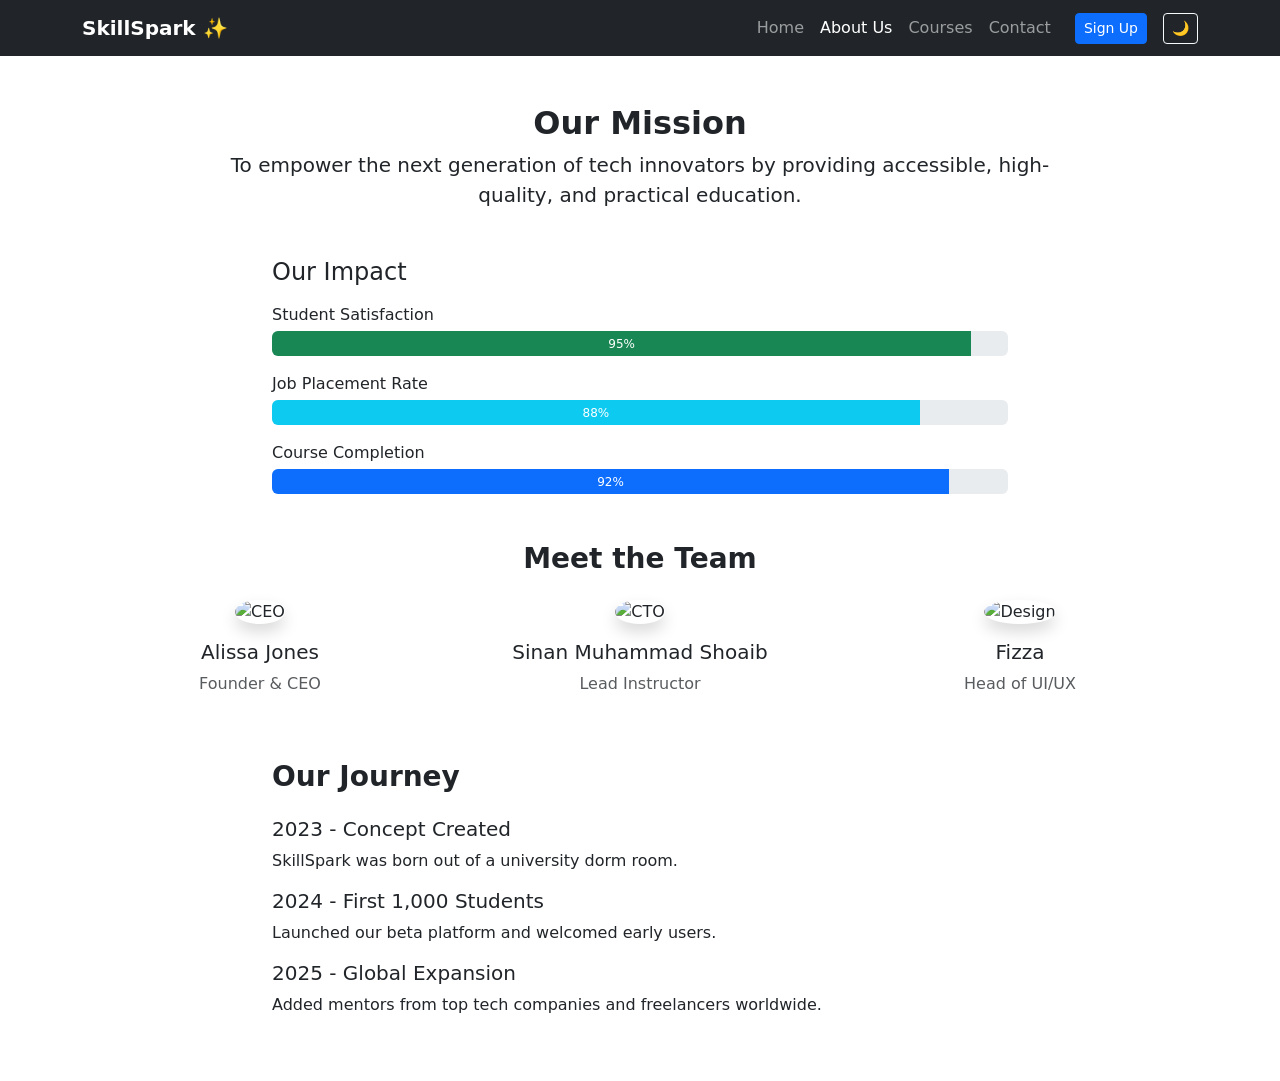
==== about.html @ cbc0bec7 "finalized about page and fixed logo in index page" ====
<head>
  <meta charset="UTF-8">
  <meta name="viewport" content="width=device-width, initial-scale=1.0">
  <title>About Page</title>
  <link href="https://cdn.jsdelivr.net/npm/bootstrap@5.3.0/dist/css/bootstrap.min.css" rel="stylesheet">
  <link rel="stylesheet" href="style.css">
</head>
<body>
    <nav class="navbar navbar-expand-lg navbar-dark bg-dark sticky-top">
        <div class="container">
            <a class="navbar-brand fw-bold" href="index.html">SkillSpark ✨</a>
            <button class="navbar-toggler" type="button" data-bs-toggle="collapse" data-bs-target="#navbarNav">
                <span class="navbar-toggler-icon"></span>
            </button>
            <div class="collapse navbar-collapse" id="navbarNav">

                <ul class="navbar-nav ms-auto align-items-center">
                    <li class="nav-item"><a class="nav-link" href="index.html">Home</a></li>
                    <li class="nav-item"><a class="nav-link active" href="about.html">About Us</a></li>
                    <li class="nav-item"><a class="nav-link" href="courses.html">Courses</a></li>
                    <li class="nav-item"><a class="nav-link" href="contact.html">Contact</a></li>
                    <li class="nav-item ms-lg-3"><a class="btn btn-primary btn-sm" href="register.html">Sign Up</a></li>
                    <li class="nav-item ms-lg-3 mt-2 mt-lg-0">
                        <button id="darkModeToggle" class="btn btn-outline-light btn-sm">🌙</button>
                    </li>
                </ul>

            </div>
        </div>
    </nav>
    <div class="container py-5">
        <div class="text-center mb-5">
        <h2 class="fw-bold">Our Mission</h2>
        <p class="lead w-75 mx-auto">To empower the next generation of tech innovators by providing accessible, high-quality, and practical education.</p>
        </div>

        <div class="row mb-5">
        <div class="col-md-8 mx-auto">
            <h4 class="mb-3">Our Impact</h4>
            <p class="mb-1">Student Satisfaction</p>
            <div class="progress mb-3" style="height: 25px;">
            <div class="progress-bar bg-success" role="progressbar" style="width: 95%;" aria-valuenow="95" aria-valuemin="0" aria-valuemax="100">95%</div>
            </div>
            <p class="mb-1">Job Placement Rate</p>
            <div class="progress mb-3" style="height: 25px;">
            <div class="progress-bar bg-info" role="progressbar" style="width: 88%;" aria-valuenow="88" aria-valuemin="0" aria-valuemax="100">88%</div>
            </div>
            <p class="mb-1">Course Completion</p>
            <div class="progress" style="height: 25px;">
            <div class="progress-bar bg-primary" role="progressbar" style="width: 92%;" aria-valuenow="92" aria-valuemin="0" aria-valuemax="100">92%</div>
            </div>
        </div>
        </div>

        <h3 class="text-center fw-bold mb-4">Meet the Team</h3>
        <div class="row g-4 text-center mb-5">
        <div class="col-lg-4 col-md-6 col-sm-12">
            <img src="assets/images/female.jpg" class="rounded-circle mb-3 shadow hover-card" alt="CEO">
            <h5>Alissa Jones</h5>
            <p class="text-muted">Founder & CEO</p>
        </div>
        <div class="col-lg-4 col-md-6 col-sm-12">
            <img src="assets/images/male.png" class="rounded-circle mb-3 shadow hover-card" alt="CTO">
            <h5>Sinan Muhammad Shoaib</h5>
            <p class="text-muted">Lead Instructor</p>
        </div>
        <div class="col-lg-4 col-md-6 col-sm-12 mx-auto">
            <img src="assets/images/female.jpg" class="rounded-circle mb-3 shadow hover-card" alt="Design">
            <h5>Fizza</h5>
            <p class="text-muted">Head of UI/UX</p>
        </div>
        </div>

        <div class="row">
        <div class="col-md-8 mx-auto">
            <h3 class="fw-bold mb-4">Our Journey</h3>
            <div >
            <div >
                <h5>2023 - Concept Created</h5>
                <p>SkillSpark was born out of a university dorm room.</p>
            </div>
            <div >
                <h5>2024 - First 1,000 Students</h5>
                <p>Launched our beta platform and welcomed early users.</p>
            </div>
            <div >
                <h5>2025 - Global Expansion</h5>
                <p>Added mentors from top tech companies and freelancers worldwide.</p>
            </div>
            </div>
        </div>
        </div>
    </div>
</body>
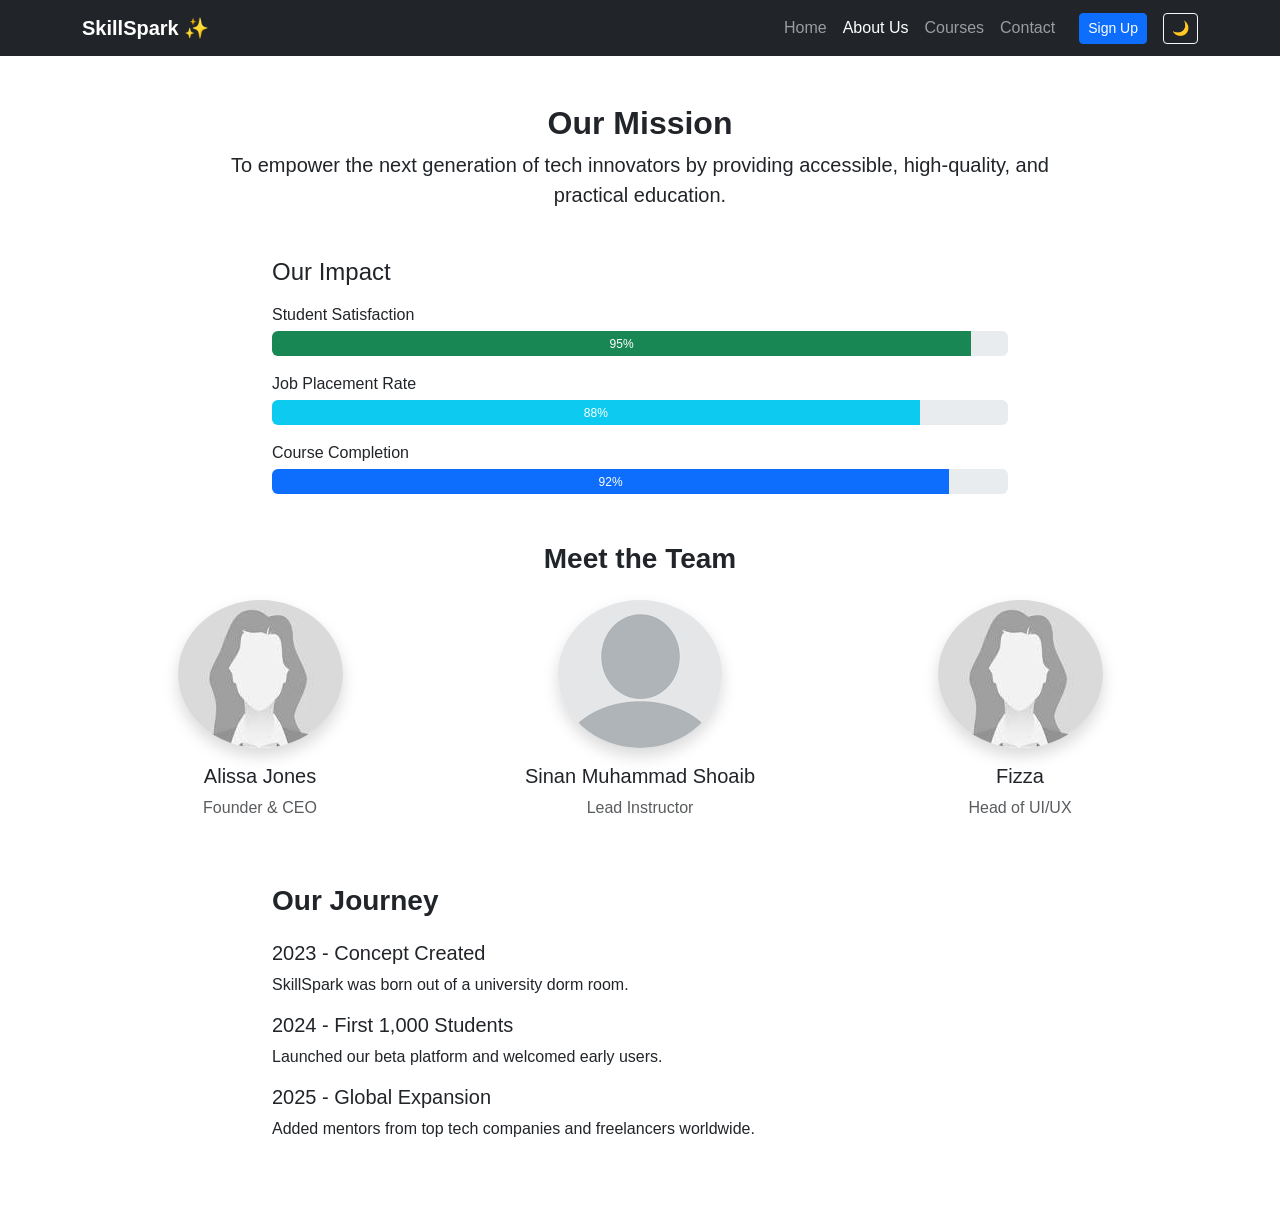
==== commit ed9e9a9f: "Fixed JS and adjusted CSS in about.html, finalized register.html. Added reamining Images." ====
--- a/about.html
+++ b/about.html
@@ -91,4 +91,37 @@
         </div>
         </div>
     </div>
+
+    <button id="scrollTopBtn" title="Go to top">↑</button>
+
+  <script src="https://cdn.jsdelivr.net/npm/bootstrap@5.3.0/dist/js/bootstrap.bundle.min.js"></script>
+  
+  <script>
+    // Dark Mode Toggle
+    const toggleBtn = document.getElementById('darkModeToggle');
+    toggleBtn.addEventListener('click', () => {
+      const htmlElement = document.documentElement;
+      if (htmlElement.getAttribute('data-bs-theme') === 'dark') {
+        htmlElement.setAttribute('data-bs-theme', 'light');
+        toggleBtn.textContent = '🌙';
+      } else {
+        htmlElement.setAttribute('data-bs-theme', 'dark');
+        toggleBtn.textContent = '☀️';
+      }
+    });
+
+    // Scroll to Top Button
+    const scrollTopBtn = document.getElementById("scrollTopBtn");
+    window.onscroll = function() {
+      if (document.body.scrollTop > 20 || document.documentElement.scrollTop > 20) {
+        scrollTopBtn.style.display = "block";
+      } else {
+        scrollTopBtn.style.display = "none";
+      }
+    };
+    scrollTopBtn.addEventListener("click", function() {
+      window.scrollTo({ top: 0, behavior: 'smooth' });
+    });
+  </script>
+
 </body>
--- a/style.css
+++ b/style.css
@@ -0,0 +1,51 @@
+
+:root {
+  --primary-color: #4f46e5;
+  --secondary-color: #8b5cf6;
+  --text-dark: #1f2937;
+  --light-bg: #f3f4f6;
+  --transition-speed: 0.3s ease;
+}
+
+body {
+  font-family: 'Segoe UI', Tahoma, Geneva, Verdana, sans-serif;
+  transition: background-color var(--transition-speed), color var(--transition-speed);
+}
+
+
+.gradient-bg {
+  background: linear-gradient(to top, blue, purple);
+  color: white;
+}
+
+
+.hover-card {
+  transition: transform var(--transition-speed), box-shadow var(--transition-speed);
+}
+
+.hover-card:hover {
+  transform: translateY(-5px);
+  box-shadow: 0 10px 20px rgba(0,0,0,0.15);
+}
+
+
+#scrollTopBtn {
+  display: none;
+  position: fixed;
+  bottom: 20px;
+  right: 20px;
+  z-index: 99;
+  border: none;
+  outline: none;
+  background-color: var(--primary-color);
+  color: white;
+  cursor: pointer;
+  padding: 10px 15px;
+  border-radius: 50%;
+  font-size: 18px;
+  transition: background-color var(--transition-speed);
+}
+
+#scrollTopBtn:hover {
+  background-color: var(--secondary-color);
+}
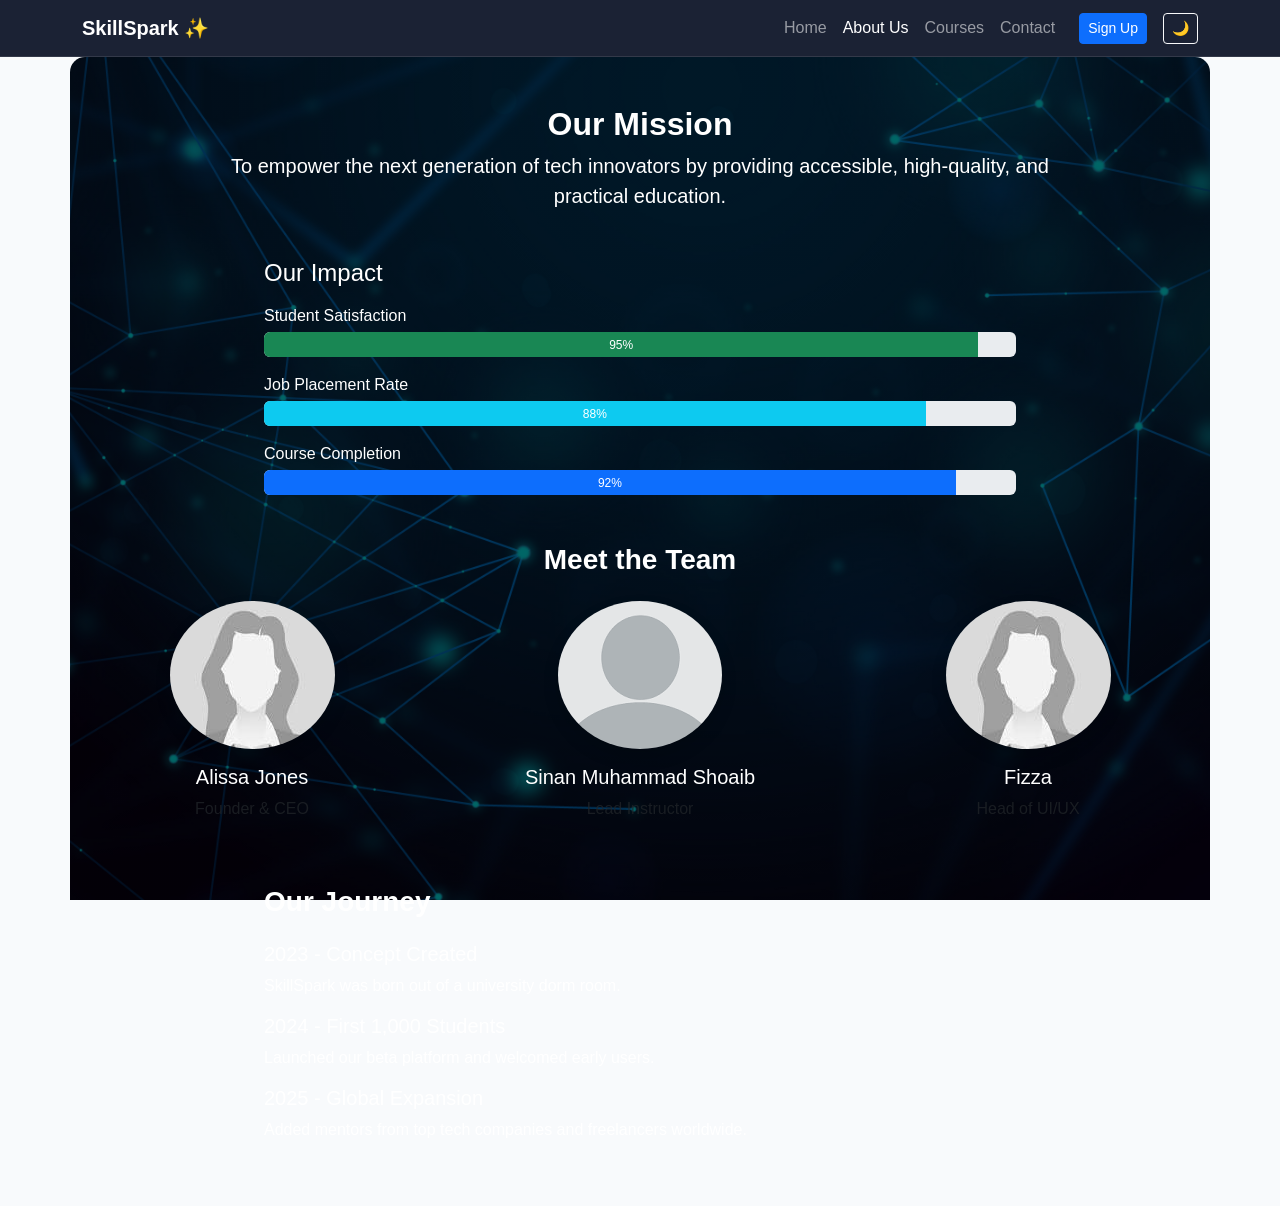
==== commit 0d3563cd: "added a Background image via style.css, implemented in index and about pages." ====
--- a/about.html
+++ b/about.html
@@ -3,7 +3,7 @@
   <meta name="viewport" content="width=device-width, initial-scale=1.0">
   <title>About Page</title>
   <link href="https://cdn.jsdelivr.net/npm/bootstrap@5.3.0/dist/css/bootstrap.min.css" rel="stylesheet">
-  <link rel="stylesheet" href="style.css">
+  <link rel="stylesheet" href="css/style.css">
 </head>
 <body>
     <nav class="navbar navbar-expand-lg navbar-dark bg-dark sticky-top">
@@ -28,7 +28,7 @@
             </div>
         </div>
     </nav>
-    <div class="container py-5">
+    <div class="container py-5 mission-section">
         <div class="text-center mb-5">
         <h2 class="fw-bold">Our Mission</h2>
         <p class="lead w-75 mx-auto">To empower the next generation of tech innovators by providing accessible, high-quality, and practical education.</p>
--- a/css/style.css
+++ b/css/style.css
@@ -0,0 +1,89 @@
+
+:root {
+  --primary-color: #6366f1;   
+  --secondary-color: #a855f7;  
+  --dark-bg: #0f172a;          
+  --light-bg: #f8fafc;         
+  --card-grad: linear-gradient(135deg, #1e1b4b, #4338ca);
+  --transition-speed: 0.3s ease;
+}
+
+body {
+  font-family: 'Segoe UI', Tahoma, Geneva, Verdana, sans-serif;
+  transition: background-color var(--transition-speed), color var(--transition-speed);
+  background-color: var(--light-bg);
+}
+
+
+.navbar {
+  background: rgba(15, 23, 42, 0.95) !important;
+  backdrop-filter: blur(10px);
+  border-bottom: 1px solid rgba(255, 255, 255, 0.1);
+}
+
+.gradient-bg {
+  background: linear-gradient(135deg, var(--primary-color), var(--secondary-color)) !important;
+  color: white !important;
+}
+
+.hover-card {
+  transition: transform var(--transition-speed), box-shadow var(--transition-speed);
+  border: none !important;
+}
+
+.hover-card:hover {
+  transform: translateY(-8px);
+  box-shadow: 0 12px 24px rgba(0,0,0,0.2) !important;
+}
+
+.custom-card-grad {
+  background: var(--card-grad) !important;
+  color: white !important;
+}
+
+#scrollTopBtn {
+  display: none;
+  position: fixed;
+  bottom: 25px;
+  right: 25px;
+  z-index: 99;
+  border: none;
+  outline: none;
+  background-color: var(--primary-color);
+  color: white;
+  cursor: pointer;
+  padding: 12px 18px;
+  border-radius: 50%;
+  font-size: 20px;
+  box-shadow: 0 4px 15px rgba(99, 102, 241, 0.4);
+  transition: var(--transition-speed);
+}
+
+#scrollTopBtn:hover {
+  background-color: var(--secondary-color);
+  transform: scale(1.1);
+}
+
+[data-bs-theme='dark'] body {
+  background-color: var(--dark-bg);
+}
+
+[data-bs-theme='dark'] .bg-light {
+  background-color: #1e293b !important;
+  color: #f8fafc !important;
+}
+
+[data-bs-theme='dark'] .card:not(.custom-card-grad) {
+  background-color: #1e293b;
+  color: white;
+}
+
+.mission-section {
+    background-image: linear-gradient(rgba(0, 0, 0, 0.6), rgba(0, 0, 0, 0.6)), url('../assets/images/BackgroundImage.jpg');
+    background-size: cover;
+    background-position: center;
+    background-attachment: fixed; 
+    padding: 100px 0; 
+    color: white !important; 
+    border-radius: 15px; 
+}
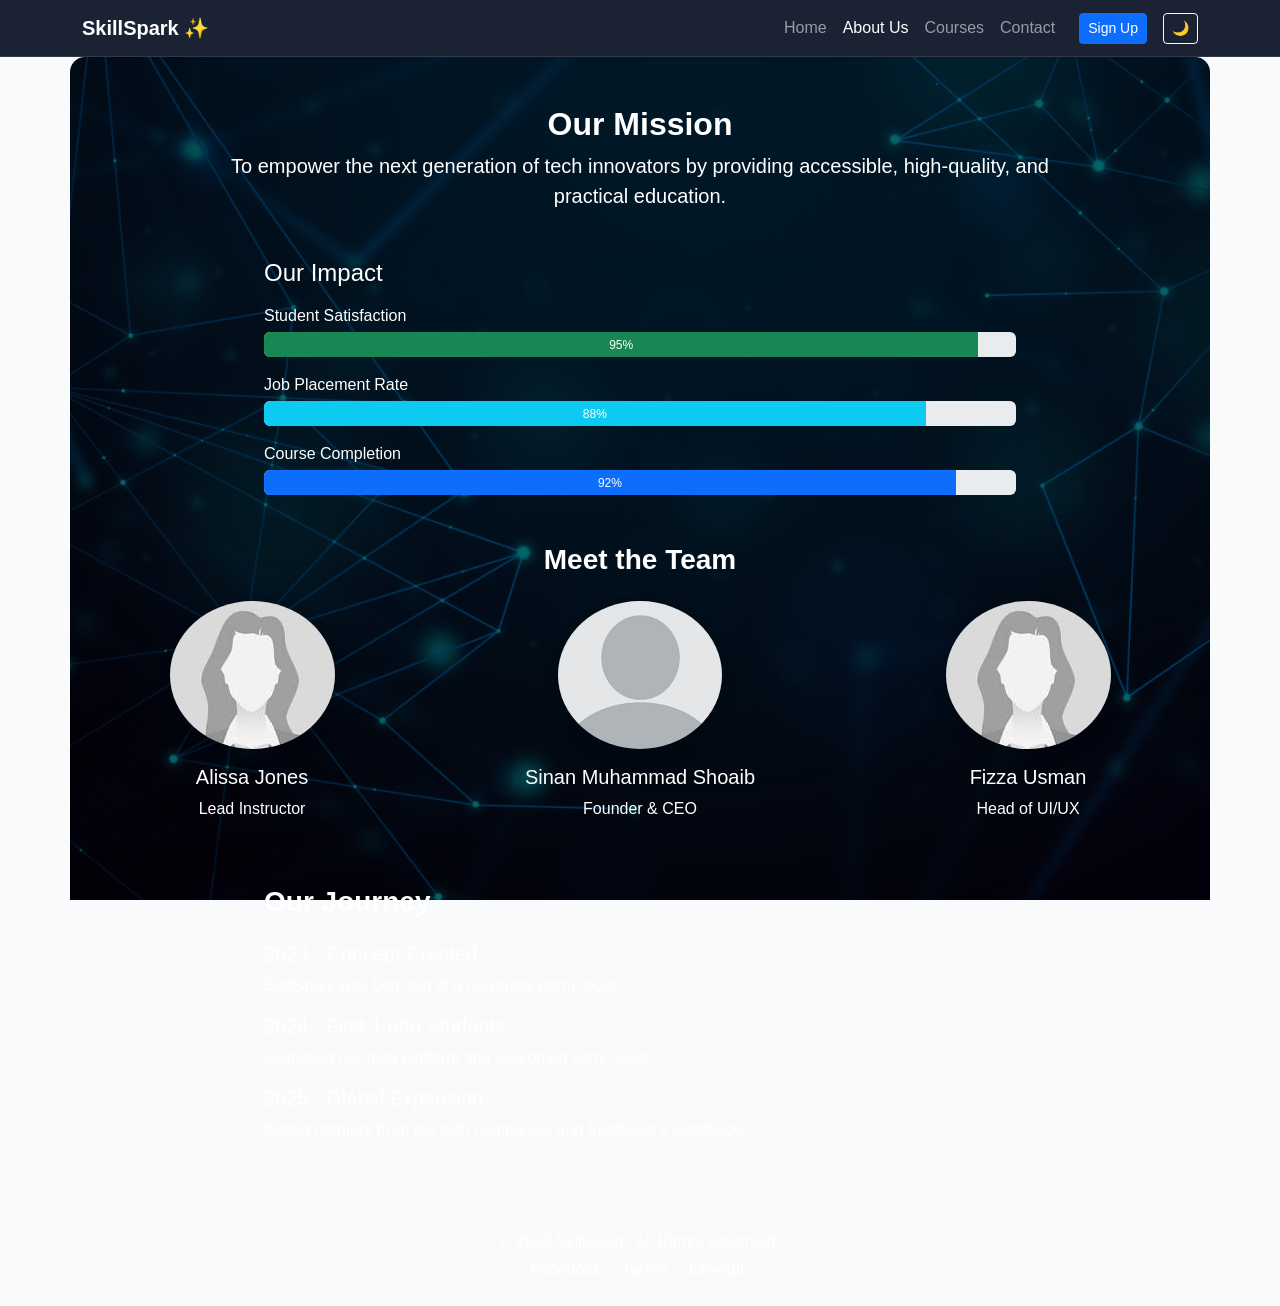
==== commit 7fbd50fc: "added footer to each webpage, fixed text ccoloring in about us." ====
--- a/about.html
+++ b/about.html
@@ -57,17 +57,17 @@
         <div class="col-lg-4 col-md-6 col-sm-12">
             <img src="assets/images/female.jpg" class="rounded-circle mb-3 shadow hover-card" alt="CEO">
             <h5>Alissa Jones</h5>
-            <p class="text-muted">Founder & CEO</p>
+            <p>Lead Instructor</p>
         </div>
         <div class="col-lg-4 col-md-6 col-sm-12">
             <img src="assets/images/male.png" class="rounded-circle mb-3 shadow hover-card" alt="CTO">
             <h5>Sinan Muhammad Shoaib</h5>
-            <p class="text-muted">Lead Instructor</p>
+            <p>Founder & CEO</p>
         </div>
         <div class="col-lg-4 col-md-6 col-sm-12 mx-auto">
             <img src="assets/images/female.jpg" class="rounded-circle mb-3 shadow hover-card" alt="Design">
-            <h5>Fizza</h5>
-            <p class="text-muted">Head of UI/UX</p>
+            <h5>Fizza Usman</h5>
+            <p>Head of UI/UX</p>
         </div>
         </div>
 
@@ -91,6 +91,17 @@
         </div>
         </div>
     </div>
+
+    <footer class="text-center py-4 mt-auto mission-section" >
+    <div class="container">
+      <p class="mb-1" style="color: white;">&copy; 2026 SkillSpark. All Rights Reserved.</p>
+      <div>
+        <a href="#" class="text-white me-3 text-decoration-none">Facebook</a>
+        <a href="#" class="text-white me-3 text-decoration-none">Twitter</a>
+        <a href="https://www.linkedin.com/in/sinan-muhammad-shoaib-a439b2226" class="text-white text-decoration-none">LinkedIn</a>
+      </div>
+    </div>
+  </footer>
 
     <button id="scrollTopBtn" title="Go to top">↑</button>
 
